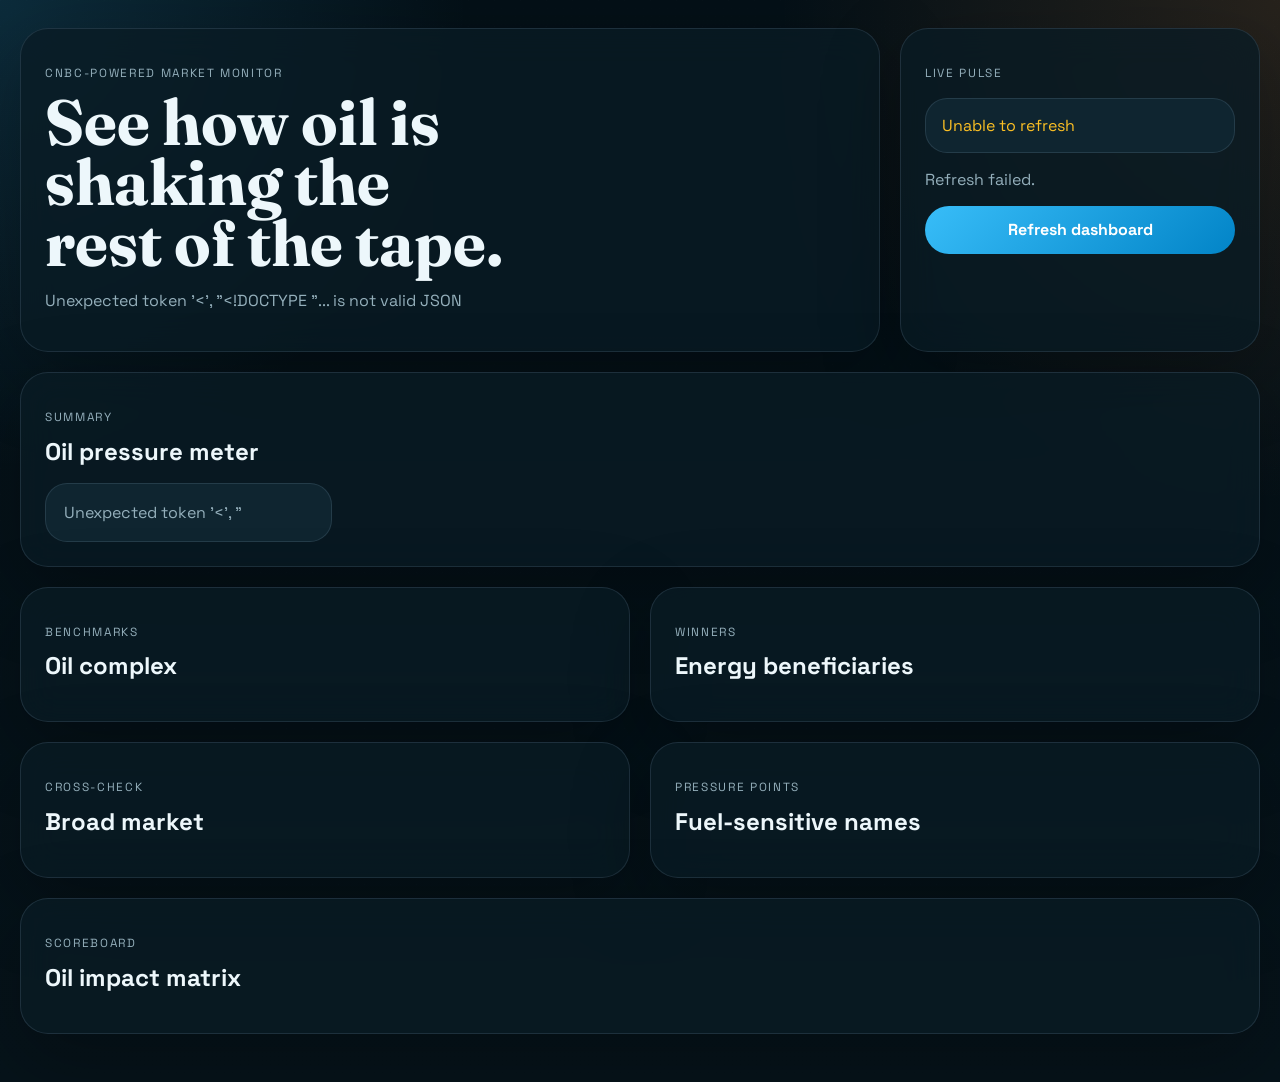
==== index.html @ ed4f1d66 "Add files via upload" ====
<!DOCTYPE html>
<html lang="en">
  <head>
    <meta charset="UTF-8" />
    <meta name="viewport" content="width=device-width, initial-scale=1.0" />
    <title>Oil Shock Dashboard</title>
    <link rel="preconnect" href="https://fonts.googleapis.com" />
    <link rel="preconnect" href="https://fonts.gstatic.com" crossorigin />
    <link
      href="https://fonts.googleapis.com/css2?family=Space+Grotesk:wght@400;500;700&family=Fraunces:opsz,wght@9..144,600;9..144,700&display=swap"
      rel="stylesheet"
    />
    <link rel="stylesheet" href="/styles.css" />
  </head>
  <body>
    <div class="backdrop"></div>
    <div class="shell">
      <header class="hero">
        <div class="hero-copy">
          <p class="eyebrow">CNBC-powered market monitor</p>
          <h1>See how oil is shaking the rest of the tape.</h1>
          <p id="headline" class="headline-copy">
            Pulling delayed CNBC market data for crude, energy names, broader equities, and
            fuel-sensitive stocks.
          </p>
        </div>

        <div class="hero-card">
          <p class="eyebrow">Live pulse</p>
          <div id="oilPulse" class="oil-pulse">Loading...</div>
          <p id="statusText" class="status-text">Waiting for first refresh...</p>
          <button id="refreshButton" type="button">Refresh dashboard</button>
        </div>
      </header>

      <main class="grid">
        <section class="panel panel-wide">
          <div class="section-header">
            <div>
              <p class="eyebrow">Summary</p>
              <h2>Oil pressure meter</h2>
            </div>
          </div>
          <div id="summaryBands" class="band-grid"></div>
        </section>

        <section class="panel">
          <div class="section-header">
            <div>
              <p class="eyebrow">Benchmarks</p>
              <h2>Oil complex</h2>
            </div>
          </div>
          <div id="oilGroup" class="card-list"></div>
        </section>

        <section class="panel">
          <div class="section-header">
            <div>
              <p class="eyebrow">Winners</p>
              <h2>Energy beneficiaries</h2>
            </div>
          </div>
          <div id="beneficiaryGroup" class="card-list"></div>
        </section>

        <section class="panel">
          <div class="section-header">
            <div>
              <p class="eyebrow">Cross-check</p>
              <h2>Broad market</h2>
            </div>
          </div>
          <div id="broadMarketGroup" class="card-list"></div>
        </section>

        <section class="panel">
          <div class="section-header">
            <div>
              <p class="eyebrow">Pressure points</p>
              <h2>Fuel-sensitive names</h2>
            </div>
          </div>
          <div id="consumerGroup" class="card-list"></div>
        </section>

        <section class="panel panel-wide">
          <div class="section-header">
            <div>
              <p class="eyebrow">Scoreboard</p>
              <h2>Oil impact matrix</h2>
            </div>
          </div>
          <div id="scoreboard" class="matrix"></div>
        </section>
      </main>
    </div>
    <script src="/app.js" defer></script>
  </body>
</html>
---- styles.css ----
:root {
  --bg: #06131a;
  --panel: rgba(10, 28, 36, 0.78);
  --panel-strong: #0f2530;
  --line: rgba(191, 219, 254, 0.12);
  --text: #edf7fb;
  --muted: #94afbb;
  --positive: #22c55e;
  --positive-soft: rgba(34, 197, 94, 0.14);
  --negative: #fb7185;
  --negative-soft: rgba(251, 113, 133, 0.14);
  --neutral: #fbbf24;
  --neutral-soft: rgba(251, 191, 36, 0.14);
}

* {
  box-sizing: border-box;
}

html,
body {
  margin: 0;
  min-height: 100%;
}

body {
  background:
    radial-gradient(circle at 0% 0%, rgba(56, 189, 248, 0.16), transparent 28%),
    radial-gradient(circle at 100% 0%, rgba(251, 146, 60, 0.14), transparent 30%),
    linear-gradient(180deg, #041017 0%, #06131a 100%);
  color: var(--text);
  font-family: "Space Grotesk", sans-serif;
}

button {
  font: inherit;
}

.backdrop {
  position: fixed;
  inset: 0;
  background:
    linear-gradient(rgba(255, 255, 255, 0.02) 1px, transparent 1px),
    linear-gradient(90deg, rgba(255, 255, 255, 0.02) 1px, transparent 1px);
  background-size: 26px 26px;
  pointer-events: none;
  opacity: 0.35;
}

.shell {
  position: relative;
  width: min(1240px, calc(100vw - 32px));
  margin: 0 auto;
  padding: 28px 0 48px;
}

.hero {
  display: grid;
  grid-template-columns: 1.6fr 360px;
  gap: 20px;
  margin-bottom: 20px;
}

.hero-copy,
.hero-card,
.panel {
  background: var(--panel);
  border: 1px solid var(--line);
  border-radius: 28px;
  backdrop-filter: blur(18px);
  box-shadow: 0 24px 80px rgba(0, 0, 0, 0.28);
}

.hero-copy,
.panel,
.hero-card {
  padding: 24px;
}

.eyebrow,
.symbol,
.band-label {
  font-size: 0.74rem;
  letter-spacing: 0.14em;
  text-transform: uppercase;
  color: var(--muted);
}

.hero h1,
.section-header h2,
.quote-card h3 {
  margin: 0;
}

.hero h1 {
  font-family: "Fraunces", serif;
  font-size: clamp(2.8rem, 5vw, 5.2rem);
  line-height: 0.95;
  max-width: 11ch;
}

.headline-copy,
.status-text,
.thesis,
.matrix-row p,
.band-helper {
  color: var(--muted);
}

.hero-card button {
  width: 100%;
  min-height: 48px;
  border: none;
  border-radius: 999px;
  background: linear-gradient(135deg, #38bdf8 0%, #0284c7 100%);
  color: white;
  font-weight: 700;
  cursor: pointer;
}

.oil-pulse {
  display: grid;
  gap: 8px;
  margin: 18px 0 10px;
  padding: 16px;
  border-radius: 22px;
  background: var(--panel-strong);
  border: 1px solid var(--line);
}

.oil-pulse strong {
  font-size: 2.2rem;
}

.positive {
  color: var(--positive);
}

.negative {
  color: var(--negative);
}

.neutral {
  color: var(--neutral);
}

.grid {
  display: grid;
  grid-template-columns: repeat(2, minmax(0, 1fr));
  gap: 20px;
}

.panel-wide {
  grid-column: span 2;
}

.section-header {
  margin-bottom: 16px;
}

.band-grid {
  display: grid;
  grid-template-columns: repeat(4, minmax(0, 1fr));
  gap: 14px;
}

.band,
.quote-card,
.matrix-row,
.matrix-head,
.empty-state {
  border-radius: 22px;
  border: 1px solid var(--line);
  background: var(--panel-strong);
}

.band {
  padding: 18px;
}

.band.positive {
  background: linear-gradient(180deg, var(--positive-soft), rgba(15, 37, 48, 0.95));
}

.band.negative {
  background: linear-gradient(180deg, var(--negative-soft), rgba(15, 37, 48, 0.95));
}

.band.neutral {
  background: linear-gradient(180deg, var(--neutral-soft), rgba(15, 37, 48, 0.95));
}

.band h3,
.last-price {
  font-size: 1.8rem;
  margin: 6px 0;
}

.card-list {
  display: grid;
  gap: 14px;
}

.quote-card {
  padding: 18px;
}

.quote-topline {
  display: flex;
  justify-content: space-between;
  gap: 12px;
}

.pill,
.relationship {
  display: inline-flex;
  align-items: center;
  justify-content: center;
  padding: 8px 12px;
  border-radius: 999px;
  font-size: 0.74rem;
  text-transform: uppercase;
  letter-spacing: 0.12em;
}

.pill.positive,
.relationship.tracking {
  background: var(--positive-soft);
  color: var(--positive);
}

.pill.negative,
.relationship.diverging {
  background: var(--negative-soft);
  color: var(--negative);
}

.pill.neutral,
.relationship.neutral {
  background: var(--neutral-soft);
  color: var(--neutral);
}

.matrix {
  display: grid;
  gap: 10px;
}

.matrix-head,
.matrix-row {
  display: grid;
  grid-template-columns: 1.8fr 0.8fr 0.8fr 1fr;
  gap: 12px;
  align-items: center;
  padding: 16px 18px;
}

.matrix-head {
  color: var(--muted);
  text-transform: uppercase;
  letter-spacing: 0.12em;
  font-size: 0.74rem;
}

.matrix-row strong {
  display: block;
}

.empty-state {
  padding: 18px;
  color: var(--muted);
}

@media (max-width: 960px) {
  .hero,
  .grid,
  .band-grid {
    grid-template-columns: 1fr;
  }

  .panel-wide {
    grid-column: auto;
  }

  .hero h1 {
    max-width: none;
  }

  .matrix-head,
  .matrix-row {
    grid-template-columns: 1fr;
  }
}
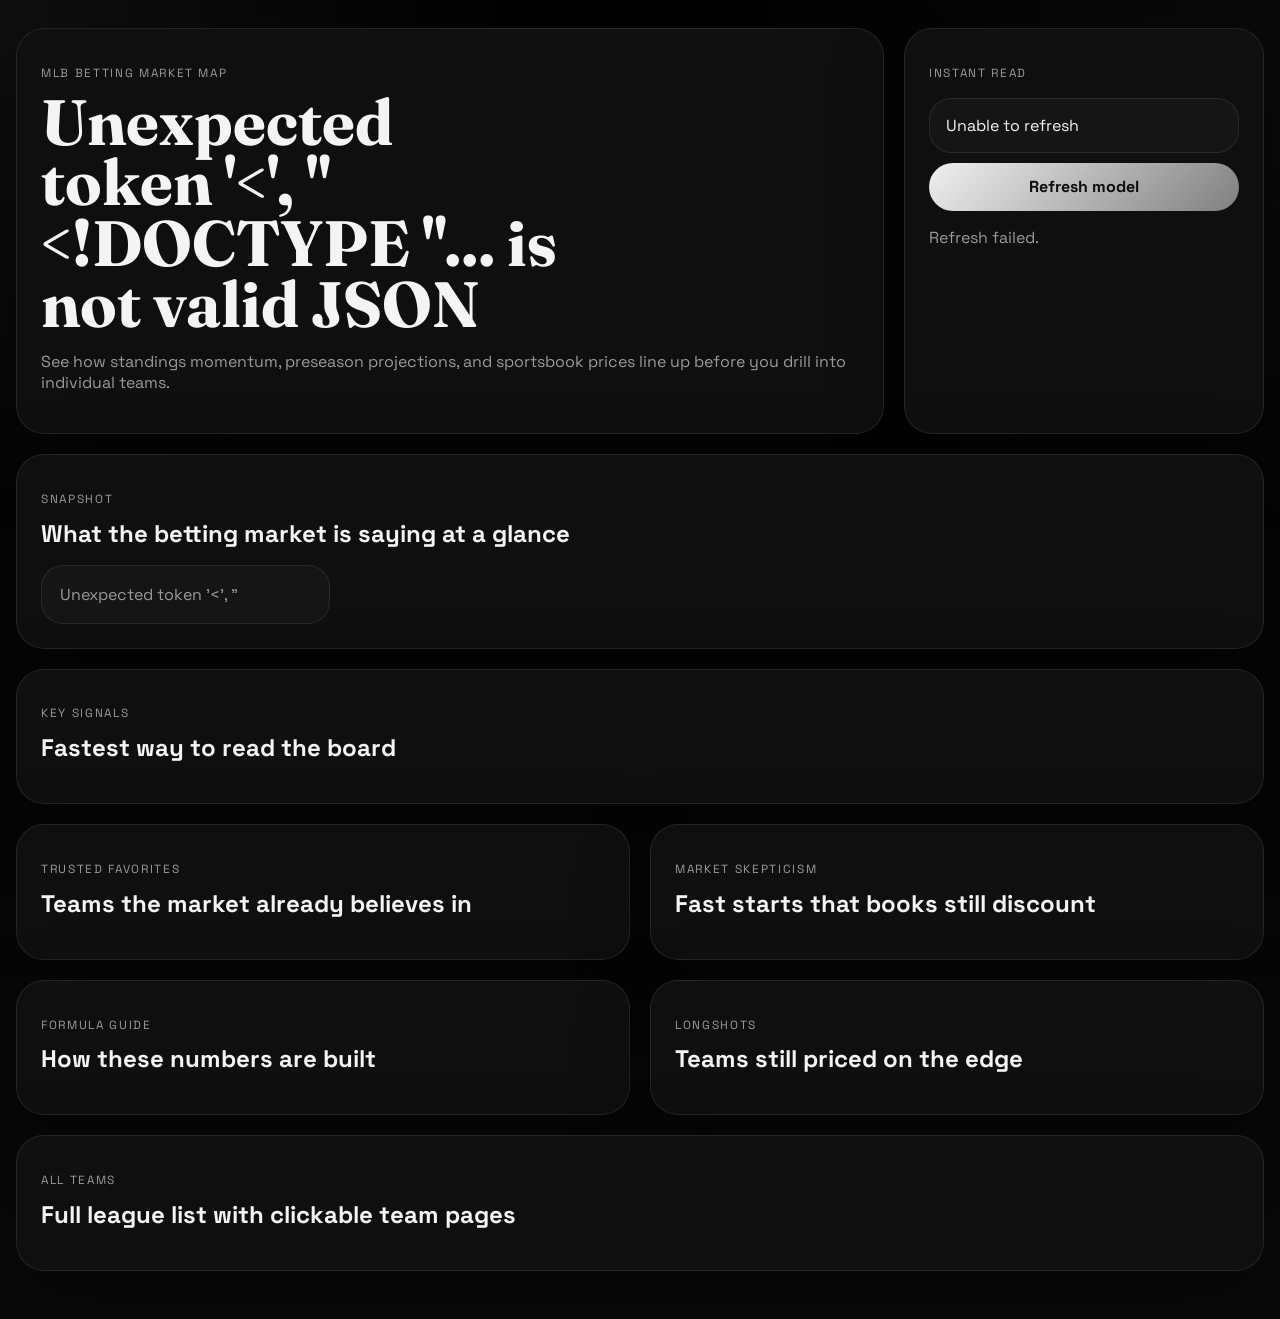
==== commit baabd8d2: "Add files via upload" ====
--- a/index.html
+++ b/index.html
@@ -1,100 +1,100 @@
-<!DOCTYPE html>
+<!doctype html>
 <html lang="en">
   <head>
     <meta charset="UTF-8" />
     <meta name="viewport" content="width=device-width, initial-scale=1.0" />
-    <title>Oil Shock Dashboard</title>
+    <title>MLB Betting Market Map</title>
     <link rel="preconnect" href="https://fonts.googleapis.com" />
     <link rel="preconnect" href="https://fonts.gstatic.com" crossorigin />
     <link
-      href="https://fonts.googleapis.com/css2?family=Space+Grotesk:wght@400;500;700&family=Fraunces:opsz,wght@9..144,600;9..144,700&display=swap"
+      href="https://fonts.googleapis.com/css2?family=Fraunces:opsz,wght@9..144,600;9..144,700&family=Space+Grotesk:wght@400;500;700&display=swap"
       rel="stylesheet"
     />
     <link rel="stylesheet" href="/styles.css" />
   </head>
   <body>
     <div class="backdrop"></div>
-    <div class="shell">
-      <header class="hero">
-        <div class="hero-copy">
-          <p class="eyebrow">CNBC-powered market monitor</p>
-          <h1>See how oil is shaking the rest of the tape.</h1>
-          <p id="headline" class="headline-copy">
-            Pulling delayed CNBC market data for crude, energy names, broader equities, and
-            fuel-sensitive stocks.
+    <main class="shell">
+      <section class="hero">
+        <article class="hero-copy">
+          <p class="eyebrow">MLB Betting Market Map</p>
+          <h1 id="headline">Loading one-glance baseball market view...</h1>
+          <p class="headline-copy">
+            See how standings momentum, preseason projections, and sportsbook prices line up before
+            you drill into individual teams.
           </p>
-        </div>
+        </article>
 
-        <div class="hero-card">
-          <p class="eyebrow">Live pulse</p>
-          <div id="oilPulse" class="oil-pulse">Loading...</div>
-          <p id="statusText" class="status-text">Waiting for first refresh...</p>
-          <button id="refreshButton" type="button">Refresh dashboard</button>
-        </div>
-      </header>
+        <aside class="hero-card">
+          <p class="eyebrow">Instant Read</p>
+          <div id="marketPulse" class="market-pulse">
+            <span>League-wide playoff pricing</span>
+            <strong>--</strong>
+          </div>
+          <button id="refreshButton" type="button">Refresh model</button>
+          <p id="statusText" class="status-text">Waiting for model data...</p>
+        </aside>
+      </section>
 
-      <main class="grid">
-        <section class="panel panel-wide">
+      <section class="grid">
+        <article class="panel panel-wide">
           <div class="section-header">
-            <div>
-              <p class="eyebrow">Summary</p>
-              <h2>Oil pressure meter</h2>
-            </div>
+            <p class="eyebrow">Snapshot</p>
+            <h2>What the betting market is saying at a glance</h2>
           </div>
-          <div id="summaryBands" class="band-grid"></div>
-        </section>
+          <div id="snapshotGrid" class="snapshot-grid"></div>
+        </article>
 
-        <section class="panel">
+        <article class="panel panel-wide">
           <div class="section-header">
-            <div>
-              <p class="eyebrow">Benchmarks</p>
-              <h2>Oil complex</h2>
-            </div>
+            <p class="eyebrow">Key Signals</p>
+            <h2>Fastest way to read the board</h2>
           </div>
-          <div id="oilGroup" class="card-list"></div>
-        </section>
+          <div id="insightsGrid" class="insights-grid"></div>
+        </article>
 
-        <section class="panel">
+        <article class="panel">
           <div class="section-header">
-            <div>
-              <p class="eyebrow">Winners</p>
-              <h2>Energy beneficiaries</h2>
-            </div>
+            <p class="eyebrow">Trusted Favorites</p>
+            <h2>Teams the market already believes in</h2>
           </div>
-          <div id="beneficiaryGroup" class="card-list"></div>
-        </section>
+          <div id="contendersGroup" class="card-list"></div>
+        </article>
 
-        <section class="panel">
+        <article class="panel">
           <div class="section-header">
-            <div>
-              <p class="eyebrow">Cross-check</p>
-              <h2>Broad market</h2>
-            </div>
+            <p class="eyebrow">Market Skepticism</p>
+            <h2>Fast starts that books still discount</h2>
           </div>
-          <div id="broadMarketGroup" class="card-list"></div>
-        </section>
+          <div id="skepticalGroup" class="card-list"></div>
+        </article>
 
-        <section class="panel">
+        <article class="panel">
           <div class="section-header">
-            <div>
-              <p class="eyebrow">Pressure points</p>
-              <h2>Fuel-sensitive names</h2>
-            </div>
+            <p class="eyebrow">Formula Guide</p>
+            <h2>How these numbers are built</h2>
           </div>
-          <div id="consumerGroup" class="card-list"></div>
-        </section>
+          <ul id="formulaList" class="formula-list"></ul>
+        </article>
 
-        <section class="panel panel-wide">
+        <article class="panel">
           <div class="section-header">
-            <div>
-              <p class="eyebrow">Scoreboard</p>
-              <h2>Oil impact matrix</h2>
-            </div>
+            <p class="eyebrow">Longshots</p>
+            <h2>Teams still priced on the edge</h2>
+          </div>
+          <div id="longshotGroup" class="card-list"></div>
+        </article>
+
+        <article class="panel panel-wide">
+          <div class="section-header">
+            <p class="eyebrow">All Teams</p>
+            <h2>Full league list with clickable team pages</h2>
           </div>
           <div id="scoreboard" class="matrix"></div>
-        </section>
-      </main>
-    </div>
-    <script src="/app.js" defer></script>
+        </article>
+      </section>
+    </main>
+
+    <script src="/app.js"></script>
   </body>
 </html>
--- a/styles.css
+++ b/styles.css
@@ -1,16 +1,20 @@
 :root {
-  --bg: #06131a;
-  --panel: rgba(10, 28, 36, 0.78);
-  --panel-strong: #0f2530;
-  --line: rgba(191, 219, 254, 0.12);
-  --text: #edf7fb;
-  --muted: #94afbb;
-  --positive: #22c55e;
-  --positive-soft: rgba(34, 197, 94, 0.14);
-  --negative: #fb7185;
-  --negative-soft: rgba(251, 113, 133, 0.14);
-  --neutral: #fbbf24;
-  --neutral-soft: rgba(251, 191, 36, 0.14);
+  --bg: #050505;
+  --panel: rgba(16, 16, 16, 0.95);
+  --panel-strong: #151515;
+  --line: rgba(255, 255, 255, 0.09);
+  --text: #f4f4f4;
+  --muted: #9a9a9a;
+  --positive: #ededed;
+  --positive-soft: rgba(237, 237, 237, 0.08);
+  --negative: #6f6f6f;
+  --negative-soft: rgba(111, 111, 111, 0.18);
+  --neutral: #b8b8b8;
+  --neutral-soft: rgba(184, 184, 184, 0.12);
+  --actual: #ffffff;
+  --projected: #c9c9c9;
+  --market: #8d8d8d;
+  --next-game: #666666;
 }
 
 * {
@@ -25,15 +29,25 @@
 
 body {
   background:
-    radial-gradient(circle at 0% 0%, rgba(56, 189, 248, 0.16), transparent 28%),
-    radial-gradient(circle at 100% 0%, rgba(251, 146, 60, 0.14), transparent 30%),
-    linear-gradient(180deg, #041017 0%, #06131a 100%);
+    radial-gradient(circle at 0% 0%, rgba(255, 255, 255, 0.05), transparent 28%),
+    radial-gradient(circle at 100% 0%, rgba(255, 255, 255, 0.03), transparent 30%),
+    linear-gradient(180deg, #020202 0%, #090909 100%);
   color: var(--text);
   font-family: "Space Grotesk", sans-serif;
 }
 
-button {
+button,
+a {
   font: inherit;
+}
+
+a {
+  color: inherit;
+  text-decoration: none;
+}
+
+a:hover {
+  color: white;
 }
 
 .backdrop {
@@ -44,19 +58,19 @@
     linear-gradient(90deg, rgba(255, 255, 255, 0.02) 1px, transparent 1px);
   background-size: 26px 26px;
   pointer-events: none;
-  opacity: 0.35;
+  opacity: 0.2;
 }
 
 .shell {
   position: relative;
-  width: min(1240px, calc(100vw - 32px));
+  width: min(1320px, calc(100vw - 32px));
   margin: 0 auto;
   padding: 28px 0 48px;
 }
 
 .hero {
   display: grid;
-  grid-template-columns: 1.6fr 360px;
+  grid-template-columns: 1.7fr 360px;
   gap: 20px;
   margin-bottom: 20px;
 }
@@ -88,7 +102,9 @@
 
 .hero h1,
 .section-header h2,
-.quote-card h3 {
+.team-card h3,
+.insight-card h3,
+.snapshot-card h3 {
   margin: 0;
 }
 
@@ -96,14 +112,15 @@
   font-family: "Fraunces", serif;
   font-size: clamp(2.8rem, 5vw, 5.2rem);
   line-height: 0.95;
-  max-width: 11ch;
+  max-width: 12ch;
 }
 
 .headline-copy,
 .status-text,
 .thesis,
 .matrix-row p,
-.band-helper {
+.band-helper,
+.formula-list {
   color: var(--muted);
 }
 
@@ -112,13 +129,13 @@
   min-height: 48px;
   border: none;
   border-radius: 999px;
-  background: linear-gradient(135deg, #38bdf8 0%, #0284c7 100%);
-  color: white;
+  background: linear-gradient(135deg, #f0f0f0 0%, #7f7f7f 100%);
+  color: #0d0d0d;
   font-weight: 700;
   cursor: pointer;
 }
 
-.oil-pulse {
+.market-pulse {
   display: grid;
   gap: 8px;
   margin: 18px 0 10px;
@@ -128,7 +145,7 @@
   border: 1px solid var(--line);
 }
 
-.oil-pulse strong {
+.market-pulse strong {
   font-size: 2.2rem;
 }
 
@@ -158,14 +175,16 @@
   margin-bottom: 16px;
 }
 
-.band-grid {
+.snapshot-grid,
+.insights-grid {
   display: grid;
   grid-template-columns: repeat(4, minmax(0, 1fr));
   gap: 14px;
 }
 
-.band,
-.quote-card,
+.snapshot-card,
+.insight-card,
+.team-card,
 .matrix-row,
 .matrix-head,
 .empty-state {
@@ -174,24 +193,14 @@
   background: var(--panel-strong);
 }
 
-.band {
+.snapshot-card,
+.insight-card,
+.team-card {
   padding: 18px;
 }
 
-.band.positive {
-  background: linear-gradient(180deg, var(--positive-soft), rgba(15, 37, 48, 0.95));
-}
-
-.band.negative {
-  background: linear-gradient(180deg, var(--negative-soft), rgba(15, 37, 48, 0.95));
-}
-
-.band.neutral {
-  background: linear-gradient(180deg, var(--neutral-soft), rgba(15, 37, 48, 0.95));
-}
-
-.band h3,
-.last-price {
+.snapshot-card h3,
+.insight-card strong {
   font-size: 1.8rem;
   margin: 6px 0;
 }
@@ -201,11 +210,15 @@
   gap: 14px;
 }
 
-.quote-card {
-  padding: 18px;
-}
-
-.quote-topline {
+.team-card.positive {
+  background: linear-gradient(180deg, var(--positive-soft), rgba(21, 21, 21, 0.98));
+}
+
+.team-card.negative {
+  background: linear-gradient(180deg, var(--negative-soft), rgba(21, 21, 21, 0.98));
+}
+
+.team-card-top {
   display: flex;
   justify-content: space-between;
   gap: 12px;
@@ -241,6 +254,68 @@
   color: var(--neutral);
 }
 
+.probability-stack {
+  display: grid;
+  gap: 10px;
+  margin: 14px 0;
+}
+
+.probability-block {
+  display: grid;
+  gap: 6px;
+}
+
+.probability-label {
+  display: flex;
+  justify-content: space-between;
+  gap: 12px;
+  font-size: 0.8rem;
+  color: var(--muted);
+}
+
+.probability-track {
+  position: relative;
+  height: 9px;
+  border-radius: 999px;
+  background: #0b0b0b;
+  border: 1px solid rgba(255, 255, 255, 0.06);
+  overflow: hidden;
+}
+
+.probability-fill {
+  display: block;
+  height: 100%;
+  border-radius: inherit;
+}
+
+.probability-fill.actual {
+  background: linear-gradient(90deg, #ffffff 0%, var(--actual) 100%);
+}
+
+.probability-fill.projected {
+  background: linear-gradient(90deg, #d4d4d4 0%, var(--projected) 100%);
+}
+
+.probability-fill.market {
+  background: linear-gradient(90deg, #9a9a9a 0%, var(--market) 100%);
+}
+
+.probability-fill.next-game {
+  background: linear-gradient(90deg, #707070 0%, var(--next-game) 100%);
+}
+
+.last-price {
+  margin: 0 0 10px;
+  font-size: 1rem;
+}
+
+.formula-list {
+  margin: 0;
+  padding-left: 18px;
+  display: grid;
+  gap: 10px;
+}
+
 .matrix {
   display: grid;
   gap: 10px;
@@ -249,7 +324,7 @@
 .matrix-head,
 .matrix-row {
   display: grid;
-  grid-template-columns: 1.8fr 0.8fr 0.8fr 1fr;
+  grid-template-columns: 1.7fr 0.95fr 0.95fr 0.95fr 0.95fr 1fr;
   gap: 12px;
   align-items: center;
   padding: 16px 18px;
@@ -262,19 +337,31 @@
   font-size: 0.74rem;
 }
 
-.matrix-row strong {
+.team-cell strong {
   display: block;
+}
+
+.matrix-row .probability-block {
+  min-width: 120px;
 }
 
 .empty-state {
   padding: 18px;
   color: var(--muted);
+}
+
+@media (max-width: 1100px) {
+  .snapshot-grid,
+  .insights-grid {
+    grid-template-columns: repeat(2, minmax(0, 1fr));
+  }
 }
 
 @media (max-width: 960px) {
   .hero,
   .grid,
-  .band-grid {
+  .snapshot-grid,
+  .insights-grid {
     grid-template-columns: 1fr;
   }
 
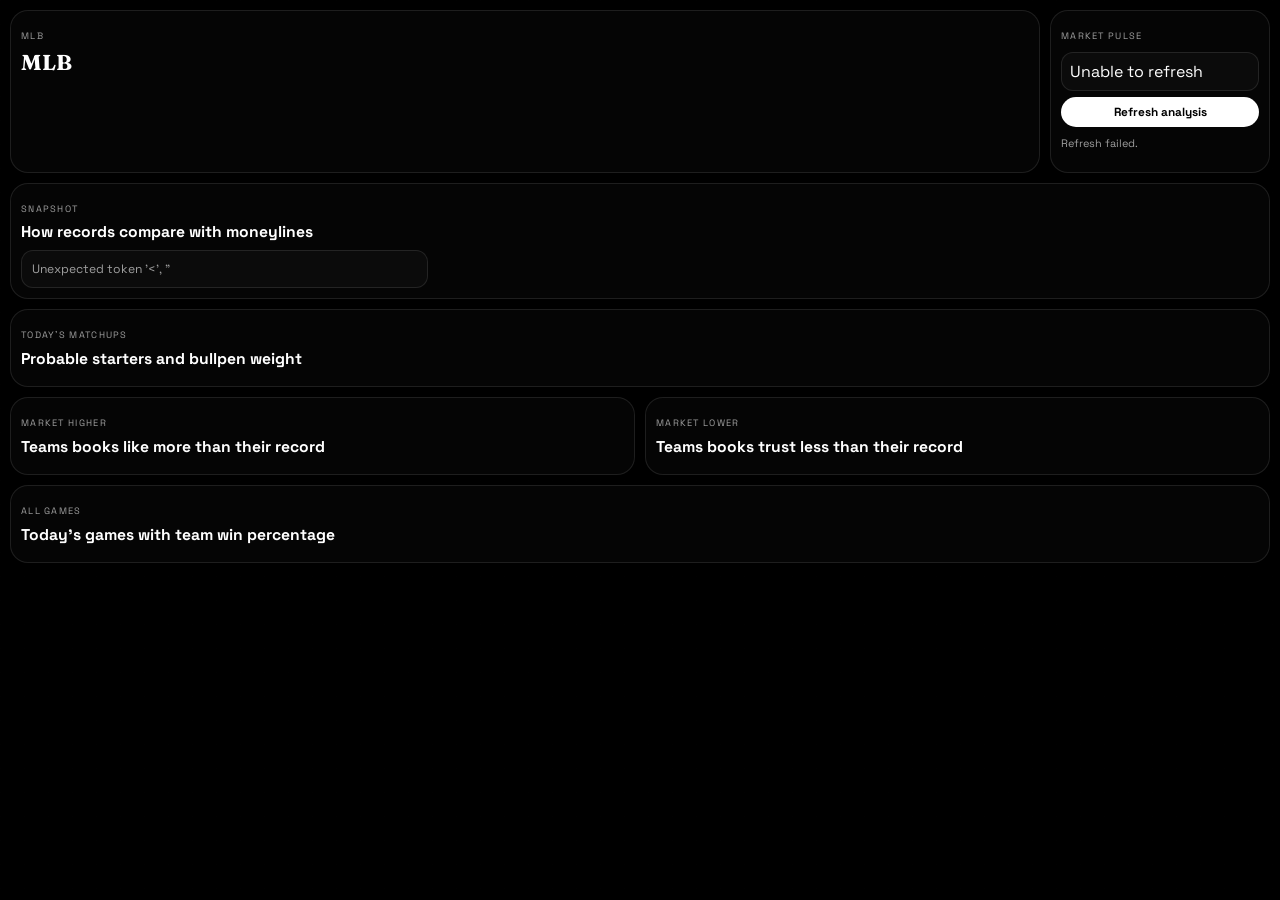
==== commit 1cefcc26: "Add files via upload" ====
--- a/index.html
+++ b/index.html
@@ -3,7 +3,7 @@
   <head>
     <meta charset="UTF-8" />
     <meta name="viewport" content="width=device-width, initial-scale=1.0" />
-    <title>MLB Betting Market Map</title>
+    <title>MLB Win% vs Betting Apps</title>
     <link rel="preconnect" href="https://fonts.googleapis.com" />
     <link rel="preconnect" href="https://fonts.gstatic.com" crossorigin />
     <link
@@ -17,22 +17,18 @@
     <main class="shell">
       <section class="hero">
         <article class="hero-copy">
-          <p class="eyebrow">MLB Betting Market Map</p>
-          <h1 id="headline">Loading one-glance baseball market view...</h1>
-          <p class="headline-copy">
-            See how standings momentum, preseason projections, and sportsbook prices line up before
-            you drill into individual teams.
-          </p>
+          <p class="eyebrow">MLB</p>
+          <h1 id="headline">MLB</h1>
         </article>
 
         <aside class="hero-card">
-          <p class="eyebrow">Instant Read</p>
+          <p class="eyebrow">Market pulse</p>
           <div id="marketPulse" class="market-pulse">
-            <span>League-wide playoff pricing</span>
+            <span>Average pricing gap</span>
             <strong>--</strong>
           </div>
-          <button id="refreshButton" type="button">Refresh model</button>
-          <p id="statusText" class="status-text">Waiting for model data...</p>
+          <button id="refreshButton" type="button">Refresh analysis</button>
+          <p id="statusText" class="status-text">Waiting for live market data...</p>
         </aside>
       </section>
 
@@ -40,55 +36,39 @@
         <article class="panel panel-wide">
           <div class="section-header">
             <p class="eyebrow">Snapshot</p>
-            <h2>What the betting market is saying at a glance</h2>
+            <h2>How records compare with moneylines</h2>
           </div>
           <div id="snapshotGrid" class="snapshot-grid"></div>
         </article>
 
         <article class="panel panel-wide">
           <div class="section-header">
-            <p class="eyebrow">Key Signals</p>
-            <h2>Fastest way to read the board</h2>
+            <p class="eyebrow">Today's Matchups</p>
+            <h2>Probable starters and bullpen weight</h2>
           </div>
-          <div id="insightsGrid" class="insights-grid"></div>
+          <div id="matchupsGrid" class="matchups-grid"></div>
         </article>
 
         <article class="panel">
           <div class="section-header">
-            <p class="eyebrow">Trusted Favorites</p>
-            <h2>Teams the market already believes in</h2>
+            <p class="eyebrow">Market Higher</p>
+            <h2>Teams books like more than their record</h2>
           </div>
-          <div id="contendersGroup" class="card-list"></div>
+          <div id="marketHigherGroup" class="card-list"></div>
         </article>
 
         <article class="panel">
           <div class="section-header">
-            <p class="eyebrow">Market Skepticism</p>
-            <h2>Fast starts that books still discount</h2>
+            <p class="eyebrow">Market Lower</p>
+            <h2>Teams books trust less than their record</h2>
           </div>
-          <div id="skepticalGroup" class="card-list"></div>
-        </article>
-
-        <article class="panel">
-          <div class="section-header">
-            <p class="eyebrow">Formula Guide</p>
-            <h2>How these numbers are built</h2>
-          </div>
-          <ul id="formulaList" class="formula-list"></ul>
-        </article>
-
-        <article class="panel">
-          <div class="section-header">
-            <p class="eyebrow">Longshots</p>
-            <h2>Teams still priced on the edge</h2>
-          </div>
-          <div id="longshotGroup" class="card-list"></div>
+          <div id="marketLowerGroup" class="card-list"></div>
         </article>
 
         <article class="panel panel-wide">
           <div class="section-header">
-            <p class="eyebrow">All Teams</p>
-            <h2>Full league list with clickable team pages</h2>
+            <p class="eyebrow">All Games</p>
+            <h2>Today's games with team win percentage</h2>
           </div>
           <div id="scoreboard" class="matrix"></div>
         </article>
--- a/styles.css
+++ b/styles.css
@@ -1,20 +1,19 @@
 :root {
-  --bg: #050505;
-  --panel: rgba(16, 16, 16, 0.95);
-  --panel-strong: #151515;
-  --line: rgba(255, 255, 255, 0.09);
-  --text: #f4f4f4;
-  --muted: #9a9a9a;
-  --positive: #ededed;
-  --positive-soft: rgba(237, 237, 237, 0.08);
-  --negative: #6f6f6f;
-  --negative-soft: rgba(111, 111, 111, 0.18);
-  --neutral: #b8b8b8;
-  --neutral-soft: rgba(184, 184, 184, 0.12);
+  --bg: #000000;
+  --panel: #050505;
+  --panel-strong: #0b0b0b;
+  --line: rgba(255, 255, 255, 0.1);
+  --text: #ffffff;
+  --muted: #9f9f9f;
+  --positive: #ffffff;
+  --positive-soft: rgba(255, 255, 255, 0.08);
+  --negative: #b8b8b8;
+  --negative-soft: rgba(255, 255, 255, 0.04);
+  --neutral: #d8d8d8;
+  --neutral-soft: rgba(255, 255, 255, 0.06);
   --actual: #ffffff;
-  --projected: #c9c9c9;
-  --market: #8d8d8d;
-  --next-game: #666666;
+  --market: #cfcfcf;
+  --gap: #8f8f8f;
 }
 
 * {
@@ -28,51 +27,38 @@
 }
 
 body {
-  background:
-    radial-gradient(circle at 0% 0%, rgba(255, 255, 255, 0.05), transparent 28%),
-    radial-gradient(circle at 100% 0%, rgba(255, 255, 255, 0.03), transparent 30%),
-    linear-gradient(180deg, #020202 0%, #090909 100%);
+  background: var(--bg);
   color: var(--text);
   font-family: "Space Grotesk", sans-serif;
 }
 
-button,
-a {
+button {
   font: inherit;
-}
-
-a {
-  color: inherit;
-  text-decoration: none;
-}
-
-a:hover {
-  color: white;
 }
 
 .backdrop {
   position: fixed;
   inset: 0;
   background:
-    linear-gradient(rgba(255, 255, 255, 0.02) 1px, transparent 1px),
-    linear-gradient(90deg, rgba(255, 255, 255, 0.02) 1px, transparent 1px);
-  background-size: 26px 26px;
+    linear-gradient(rgba(255, 255, 255, 0.015) 1px, transparent 1px),
+    linear-gradient(90deg, rgba(255, 255, 255, 0.015) 1px, transparent 1px);
+  background-size: 24px 24px;
   pointer-events: none;
-  opacity: 0.2;
+  opacity: 0.14;
 }
 
 .shell {
   position: relative;
-  width: min(1320px, calc(100vw - 32px));
+  width: min(1380px, calc(100vw - 20px));
   margin: 0 auto;
-  padding: 28px 0 48px;
+  padding: 10px 0 16px;
 }
 
 .hero {
   display: grid;
-  grid-template-columns: 1.7fr 360px;
-  gap: 20px;
-  margin-bottom: 20px;
+  grid-template-columns: 1.95fr 220px;
+  gap: 10px;
+  margin-bottom: 10px;
 }
 
 .hero-copy,
@@ -80,21 +66,20 @@
 .panel {
   background: var(--panel);
   border: 1px solid var(--line);
-  border-radius: 28px;
-  backdrop-filter: blur(18px);
-  box-shadow: 0 24px 80px rgba(0, 0, 0, 0.28);
+  border-radius: 18px;
+  box-shadow: none;
 }
 
 .hero-copy,
 .panel,
 .hero-card {
-  padding: 24px;
+  padding: 10px;
 }
 
 .eyebrow,
 .symbol,
 .band-label {
-  font-size: 0.74rem;
+  font-size: 0.58rem;
   letter-spacing: 0.14em;
   text-transform: uppercase;
   color: var(--muted);
@@ -103,50 +88,57 @@
 .hero h1,
 .section-header h2,
 .team-card h3,
-.insight-card h3,
 .snapshot-card h3 {
   margin: 0;
 }
 
 .hero h1 {
   font-family: "Fraunces", serif;
-  font-size: clamp(2.8rem, 5vw, 5.2rem);
-  line-height: 0.95;
-  max-width: 12ch;
+  font-size: clamp(1.35rem, 1.6vw, 1.9rem);
+  line-height: 0.98;
+  max-width: none;
 }
 
 .headline-copy,
 .status-text,
 .thesis,
 .matrix-row p,
-.band-helper,
-.formula-list {
-  color: var(--muted);
+.band-helper {
+  color: var(--muted);
+  font-size: 0.76rem;
+  line-height: 1.32;
 }
 
 .hero-card button {
   width: 100%;
-  min-height: 48px;
-  border: none;
+  min-height: 30px;
+  border: 1px solid var(--line);
   border-radius: 999px;
-  background: linear-gradient(135deg, #f0f0f0 0%, #7f7f7f 100%);
-  color: #0d0d0d;
+  background: #ffffff;
+  color: #000000;
   font-weight: 700;
+  font-size: 0.74rem;
   cursor: pointer;
 }
 
 .market-pulse {
   display: grid;
-  gap: 8px;
-  margin: 18px 0 10px;
-  padding: 16px;
-  border-radius: 22px;
+  gap: 2px;
+  margin: 6px 0 6px;
+  padding: 8px;
+  border-radius: 12px;
   background: var(--panel-strong);
   border: 1px solid var(--line);
 }
 
 .market-pulse strong {
-  font-size: 2.2rem;
+  font-size: 1rem;
+}
+
+.hero-card .status-text,
+.market-pulse span {
+  font-size: 0.68rem;
+  line-height: 1.25;
 }
 
 .positive {
@@ -164,7 +156,7 @@
 .grid {
   display: grid;
   grid-template-columns: repeat(2, minmax(0, 1fr));
-  gap: 20px;
+  gap: 10px;
 }
 
 .panel-wide {
@@ -172,56 +164,111 @@
 }
 
 .section-header {
-  margin-bottom: 16px;
-}
-
-.snapshot-grid,
-.insights-grid {
-  display: grid;
-  grid-template-columns: repeat(4, minmax(0, 1fr));
-  gap: 14px;
+  margin-bottom: 8px;
+}
+
+.section-header h2,
+.team-card h3 {
+  font-size: 0.98rem;
+  line-height: 1.12;
+}
+
+.snapshot-grid {
+  display: grid;
+  grid-template-columns: repeat(3, minmax(0, 1fr));
+  gap: 8px;
+}
+
+.matchups-grid {
+  display: grid;
+  grid-template-columns: repeat(2, minmax(0, 1fr));
+  gap: 8px;
 }
 
 .snapshot-card,
-.insight-card,
+.matchup-card,
 .team-card,
 .matrix-row,
 .matrix-head,
 .empty-state {
-  border-radius: 22px;
+  border-radius: 12px;
   border: 1px solid var(--line);
   background: var(--panel-strong);
 }
 
 .snapshot-card,
-.insight-card,
+.matchup-card,
 .team-card {
-  padding: 18px;
-}
-
-.snapshot-card h3,
-.insight-card strong {
-  font-size: 1.8rem;
-  margin: 6px 0;
+  padding: 10px;
+}
+
+.snapshot-card h3 {
+  font-size: 1rem;
+  margin: 2px 0;
 }
 
 .card-list {
   display: grid;
-  gap: 14px;
-}
-
-.team-card.positive {
-  background: linear-gradient(180deg, var(--positive-soft), rgba(21, 21, 21, 0.98));
-}
-
+  gap: 8px;
+}
+
+.matchup-top,
+.matchup-columns {
+  display: grid;
+  gap: 8px;
+}
+
+.matchup-top {
+  grid-template-columns: 1fr auto;
+  align-items: start;
+  margin-bottom: 8px;
+}
+
+.matchup-columns {
+  grid-template-columns: 1fr auto 1fr;
+  align-items: start;
+}
+
+.matchup-team {
+  display: grid;
+  gap: 3px;
+  font-size: 0.72rem;
+  color: var(--muted);
+}
+
+.matchup-team strong {
+  color: var(--text);
+  font-size: 0.84rem;
+}
+
+.win-pct {
+  color: var(--positive);
+  font-size: 0.66rem;
+}
+
+.matchup-team p {
+  margin: 0;
+  color: var(--text);
+  font-size: 0.76rem;
+}
+
+.matchup-meta {
+  display: grid;
+  gap: 6px;
+  align-content: start;
+  font-size: 0.66rem;
+  color: var(--muted);
+}
+
+.team-card.positive,
 .team-card.negative {
-  background: linear-gradient(180deg, var(--negative-soft), rgba(21, 21, 21, 0.98));
+  background: var(--panel-strong);
 }
 
 .team-card-top {
   display: flex;
   justify-content: space-between;
-  gap: 12px;
+  gap: 8px;
 }
 
 .pill,
@@ -229,55 +276,48 @@
   display: inline-flex;
   align-items: center;
   justify-content: center;
-  padding: 8px 12px;
+  padding: 5px 8px;
   border-radius: 999px;
-  font-size: 0.74rem;
+  font-size: 0.56rem;
   text-transform: uppercase;
-  letter-spacing: 0.12em;
+  letter-spacing: 0.1em;
+  border: 1px solid var(--line);
 }
 
 .pill.positive,
-.relationship.tracking {
-  background: var(--positive-soft);
-  color: var(--positive);
-}
-
+.relationship.positive,
 .pill.negative,
-.relationship.diverging {
-  background: var(--negative-soft);
-  color: var(--negative);
-}
-
+.relationship.negative,
 .pill.neutral,
 .relationship.neutral {
-  background: var(--neutral-soft);
-  color: var(--neutral);
+  background: transparent;
+  color: var(--text);
 }
 
 .probability-stack {
   display: grid;
-  gap: 10px;
-  margin: 14px 0;
+  gap: 6px;
+  margin: 8px 0;
 }
 
 .probability-block {
   display: grid;
-  gap: 6px;
+  gap: 3px;
 }
 
 .probability-label {
   display: flex;
   justify-content: space-between;
-  gap: 12px;
-  font-size: 0.8rem;
+  gap: 8px;
+  font-size: 0.62rem;
   color: var(--muted);
 }
 
 .probability-track {
   position: relative;
-  height: 9px;
+  height: 6px;
   border-radius: 999px;
-  background: #0b0b0b;
+  background: #111111;
   border: 1px solid rgba(255, 255, 255, 0.06);
   overflow: hidden;
 }
@@ -289,71 +329,69 @@
 }
 
 .probability-fill.actual {
-  background: linear-gradient(90deg, #ffffff 0%, var(--actual) 100%);
-}
-
-.probability-fill.projected {
-  background: linear-gradient(90deg, #d4d4d4 0%, var(--projected) 100%);
+  background: var(--actual);
 }
 
 .probability-fill.market {
-  background: linear-gradient(90deg, #9a9a9a 0%, var(--market) 100%);
-}
-
-.probability-fill.next-game {
-  background: linear-gradient(90deg, #707070 0%, var(--next-game) 100%);
+  background: var(--market);
+}
+
+.probability-fill.gap {
+  background: var(--gap);
 }
 
 .last-price {
-  margin: 0 0 10px;
-  font-size: 1rem;
-}
-
-.formula-list {
-  margin: 0;
-  padding-left: 18px;
-  display: grid;
-  gap: 10px;
+  margin: 0 0 6px;
+  font-size: 0.7rem;
 }
 
 .matrix {
   display: grid;
-  gap: 10px;
+  gap: 6px;
 }
 
 .matrix-head,
 .matrix-row {
   display: grid;
-  grid-template-columns: 1.7fr 0.95fr 0.95fr 0.95fr 0.95fr 1fr;
-  gap: 12px;
+  grid-template-columns: 1.65fr 0.95fr 0.95fr 0.72fr 0.7fr 0.95fr;
+  gap: 8px;
   align-items: center;
-  padding: 16px 18px;
+  padding: 8px 10px;
 }
 
 .matrix-head {
   color: var(--muted);
   text-transform: uppercase;
-  letter-spacing: 0.12em;
-  font-size: 0.74rem;
+  letter-spacing: 0.1em;
+  font-size: 0.54rem;
 }
 
 .team-cell strong {
   display: block;
+  font-size: 0.8rem;
 }
 
 .matrix-row .probability-block {
-  min-width: 120px;
+  min-width: 78px;
 }
 
 .empty-state {
-  padding: 18px;
-  color: var(--muted);
-}
-
-@media (max-width: 1100px) {
-  .snapshot-grid,
-  .insights-grid {
-    grid-template-columns: repeat(2, minmax(0, 1fr));
+  padding: 10px;
+  color: var(--muted);
+  font-size: 0.76rem;
+}
+
+@media (min-width: 1100px) {
+  .card-list,
+  .matrix,
+  .matchups-grid {
+    max-height: none;
+    overflow: visible;
+    padding-right: 4px;
+  }
+
+  .panel-wide .matrix {
+    max-height: none;
   }
 }
 
@@ -361,7 +399,7 @@
   .hero,
   .grid,
   .snapshot-grid,
-  .insights-grid {
+  .matchups-grid {
     grid-template-columns: 1fr;
   }
 
@@ -377,4 +415,16 @@
   .matrix-row {
     grid-template-columns: 1fr;
   }
-}
+
+  .matchup-columns {
+    grid-template-columns: 1fr;
+  }
+
+  body {
+    overflow: auto;
+  }
+
+  .shell {
+    height: auto;
+  }
+}
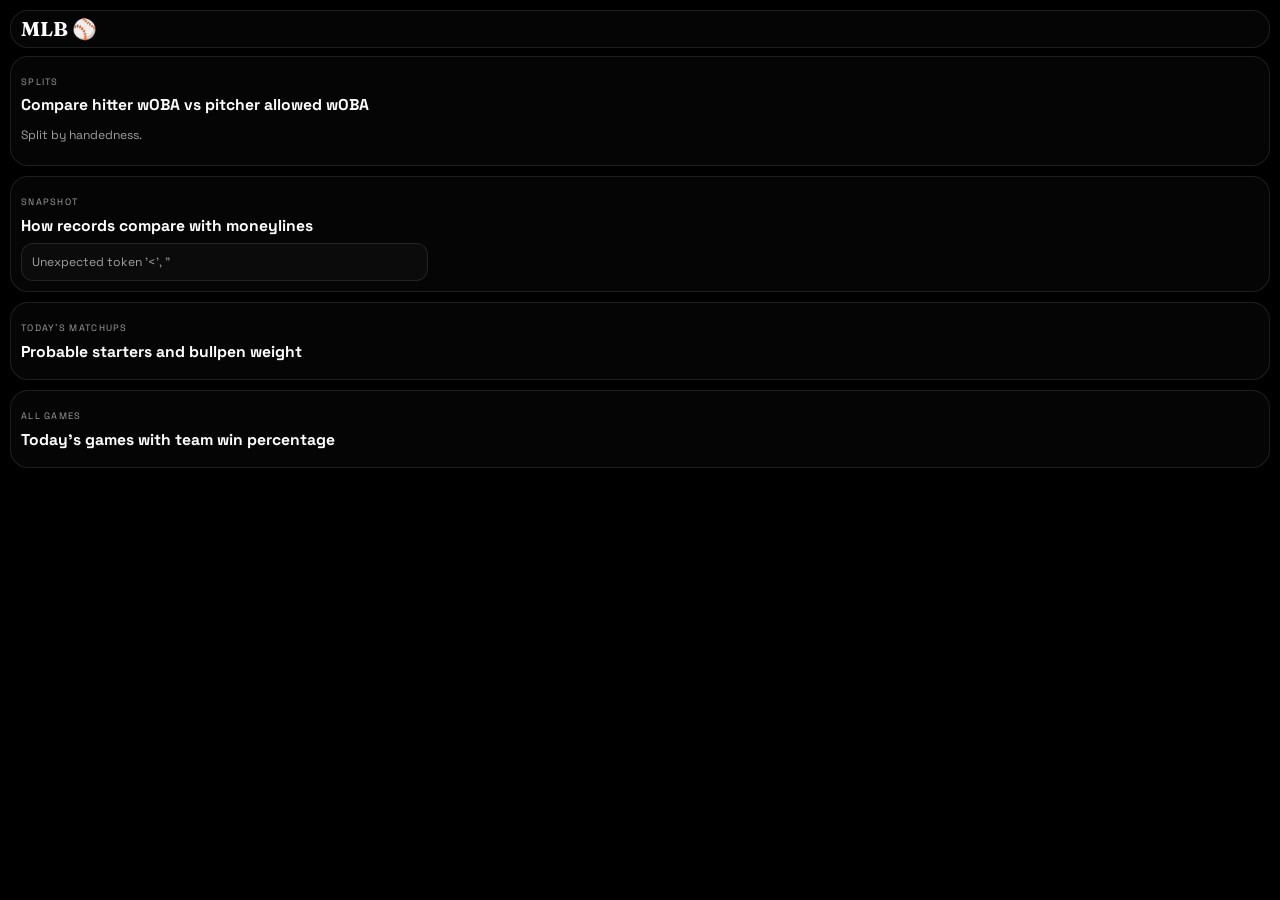
==== commit fcc46d96: "Add files via upload" ====
--- a/index.html
+++ b/index.html
@@ -16,23 +16,21 @@
     <div class="backdrop"></div>
     <main class="shell">
       <section class="hero">
-        <article class="hero-copy">
-          <p class="eyebrow">MLB</p>
-          <h1 id="headline">MLB</h1>
+        <article class="hero-copy hero-copy-minimal">
+          <h1 id="headline">MLB ⚾</h1>
         </article>
-
-        <aside class="hero-card">
-          <p class="eyebrow">Market pulse</p>
-          <div id="marketPulse" class="market-pulse">
-            <span>Average pricing gap</span>
-            <strong>--</strong>
-          </div>
-          <button id="refreshButton" type="button">Refresh analysis</button>
-          <p id="statusText" class="status-text">Waiting for live market data...</p>
-        </aside>
       </section>
 
       <section class="grid">
+        <article class="panel panel-wide">
+          <div class="section-header">
+            <p class="eyebrow">Splits</p>
+            <h2>Compare hitter wOBA vs pitcher allowed wOBA</h2>
+            <p class="headline-copy">Split by handedness.</p>
+          </div>
+          <div id="splitGrid" class="split-grid"></div>
+        </article>
+
         <article class="panel panel-wide">
           <div class="section-header">
             <p class="eyebrow">Snapshot</p>
@@ -49,22 +47,6 @@
           <div id="matchupsGrid" class="matchups-grid"></div>
         </article>
 
-        <article class="panel">
-          <div class="section-header">
-            <p class="eyebrow">Market Higher</p>
-            <h2>Teams books like more than their record</h2>
-          </div>
-          <div id="marketHigherGroup" class="card-list"></div>
-        </article>
-
-        <article class="panel">
-          <div class="section-header">
-            <p class="eyebrow">Market Lower</p>
-            <h2>Teams books trust less than their record</h2>
-          </div>
-          <div id="marketLowerGroup" class="card-list"></div>
-        </article>
-
         <article class="panel panel-wide">
           <div class="section-header">
             <p class="eyebrow">All Games</p>
--- a/styles.css
+++ b/styles.css
@@ -11,9 +11,9 @@
   --negative-soft: rgba(255, 255, 255, 0.04);
   --neutral: #d8d8d8;
   --neutral-soft: rgba(255, 255, 255, 0.06);
-  --actual: #ffffff;
-  --market: #cfcfcf;
-  --gap: #8f8f8f;
+  --actual: #3b82f6;
+  --market: #60a5fa;
+  --gap: #93c5fd;
 }
 
 * {
@@ -55,10 +55,8 @@
 }
 
 .hero {
-  display: grid;
-  grid-template-columns: 1.95fr 220px;
-  gap: 10px;
-  margin-bottom: 10px;
+  display: block;
+  margin-bottom: 8px;
 }
 
 .hero-copy,
@@ -94,9 +92,14 @@
 
 .hero h1 {
   font-family: "Fraunces", serif;
-  font-size: clamp(1.35rem, 1.6vw, 1.9rem);
+  font-size: clamp(1.25rem, 1.5vw, 1.7rem);
   line-height: 0.98;
   max-width: none;
+}
+
+.hero-copy-minimal {
+  padding: 8px 10px;
+  min-height: auto;
 }
 
 .headline-copy,
@@ -109,38 +112,6 @@
   line-height: 1.32;
 }
 
-.hero-card button {
-  width: 100%;
-  min-height: 30px;
-  border: 1px solid var(--line);
-  border-radius: 999px;
-  background: #ffffff;
-  color: #000000;
-  font-weight: 700;
-  font-size: 0.74rem;
-  cursor: pointer;
-}
-
-.market-pulse {
-  display: grid;
-  gap: 2px;
-  margin: 6px 0 6px;
-  padding: 8px;
-  border-radius: 12px;
-  background: var(--panel-strong);
-  border: 1px solid var(--line);
-}
-
-.market-pulse strong {
-  font-size: 1rem;
-}
-
-.hero-card .status-text,
-.market-pulse span {
-  font-size: 0.68rem;
-  line-height: 1.25;
-}
-
 .positive {
   color: var(--positive);
 }
@@ -179,6 +150,12 @@
   gap: 8px;
 }
 
+.split-grid {
+  display: grid;
+  grid-template-columns: repeat(3, minmax(0, 1fr));
+  gap: 8px;
+}
+
 .matchups-grid {
   display: grid;
   grid-template-columns: repeat(2, minmax(0, 1fr));
@@ -186,6 +163,7 @@
 }
 
 .snapshot-card,
+.split-card,
 .matchup-card,
 .team-card,
 .matrix-row,
@@ -197,6 +175,7 @@
 }
 
 .snapshot-card,
+.split-card,
 .matchup-card,
 .team-card {
   padding: 10px;
@@ -205,6 +184,46 @@
 .snapshot-card h3 {
   font-size: 1rem;
   margin: 2px 0;
+}
+
+.split-card {
+  display: grid;
+  gap: 8px;
+}
+
+.split-card-top {
+  display: flex;
+  justify-content: space-between;
+  gap: 8px;
+  align-items: start;
+}
+
+.split-card-top h3 {
+  font-size: 0.88rem;
+  margin: 0;
+}
+
+.split-row {
+  display: grid;
+  grid-template-columns: 0.95fr 1.05fr;
+  gap: 8px;
+  padding-top: 8px;
+  border-top: 1px solid rgba(255, 255, 255, 0.06);
+}
+
+.split-row strong {
+  display: block;
+  font-size: 1rem;
+  line-height: 1;
+  margin-top: 2px;
+}
+
+.split-meta {
+  display: grid;
+  gap: 2px;
+  color: var(--muted);
+  font-size: 0.68rem;
+  line-height: 1.3;
 }
 
 .card-list {
@@ -229,11 +248,32 @@
   align-items: start;
 }
 
+.score-line {
+  display: flex;
+  justify-content: space-between;
+  gap: 10px;
+  margin: 0 0 8px;
+  color: var(--muted);
+  font-size: 0.68rem;
+}
+
+.score-line strong {
+  color: var(--text);
+  font-size: 0.8rem;
+}
+
 .matchup-team {
   display: grid;
   gap: 3px;
   font-size: 0.72rem;
   color: var(--muted);
+}
+
+.team-heading,
+.game-title {
+  display: inline-flex;
+  align-items: center;
+  gap: 6px;
 }
 
 .matchup-team strong {
@@ -241,8 +281,24 @@
   font-size: 0.84rem;
 }
 
+.team-logo {
+  width: 20px;
+  height: 20px;
+  object-fit: contain;
+}
+
+.team-logo.small {
+  width: 16px;
+  height: 16px;
+}
+
 .win-pct {
   color: var(--positive);
+  font-size: 0.66rem;
+}
+
+.team-record {
+  color: var(--muted);
   font-size: 0.66rem;
 }
 
@@ -340,6 +396,36 @@
   background: var(--gap);
 }
 
+.centered-track {
+  position: relative;
+}
+
+.centered-track::after {
+  content: "";
+  position: absolute;
+  inset: 0;
+  left: 50%;
+  width: 1px;
+  background: rgba(255, 255, 255, 0.12);
+}
+
+.centered-fill {
+  position: absolute;
+  top: 0;
+  bottom: 0;
+  background: var(--actual);
+}
+
+.centered-fill.away {
+  right: 50%;
+  border-radius: 999px 0 0 999px;
+}
+
+.centered-fill.home {
+  left: 50%;
+  border-radius: 0 999px 999px 0;
+}
+
 .last-price {
   margin: 0 0 6px;
   font-size: 0.7rem;
@@ -353,7 +439,7 @@
 .matrix-head,
 .matrix-row {
   display: grid;
-  grid-template-columns: 1.65fr 0.95fr 0.95fr 0.72fr 0.7fr 0.95fr;
+  grid-template-columns: 1.8fr 1.45fr 0.72fr 0.7fr 0.95fr;
   gap: 8px;
   align-items: center;
   padding: 8px 10px;
@@ -373,6 +459,62 @@
 
 .matrix-row .probability-block {
   min-width: 78px;
+}
+
+.matchup-share {
+  display: grid;
+  gap: 6px;
+  min-width: 220px;
+}
+
+.matchup-share-labels {
+  display: flex;
+  justify-content: space-between;
+  gap: 8px;
+  font-size: 0.68rem;
+  color: var(--muted);
+}
+
+.matchup-share-labels span:last-child {
+  text-align: right;
+}
+
+.matchup-share-track {
+  position: relative;
+  display: grid;
+  grid-template-columns: 1fr 1fr;
+  height: 8px;
+  border-radius: 999px;
+  background: #111111;
+  border: 1px solid rgba(255, 255, 255, 0.06);
+  overflow: hidden;
+}
+
+.matchup-share-track::after {
+  content: "";
+  position: absolute;
+  left: 50%;
+  top: 0;
+  bottom: 0;
+  width: 1px;
+  background: rgba(255, 255, 255, 0.12);
+  transform: translateX(-50%);
+}
+
+.matchup-share-fill {
+  display: block;
+  height: 100%;
+  background: var(--actual);
+}
+
+.matchup-share-fill.away {
+  justify-self: end;
+  transform-origin: right center;
+}
+
+.matchup-share-fill.home {
+  justify-self: start;
+  transform-origin: left center;
 }
 
 .empty-state {
@@ -398,6 +540,7 @@
 @media (max-width: 960px) {
   .hero,
   .grid,
+  .split-grid,
   .snapshot-grid,
   .matchups-grid {
     grid-template-columns: 1fr;
@@ -420,6 +563,10 @@
     grid-template-columns: 1fr;
   }
 
+  .split-row {
+    grid-template-columns: 1fr;
+  }
+
   body {
     overflow: auto;
   }
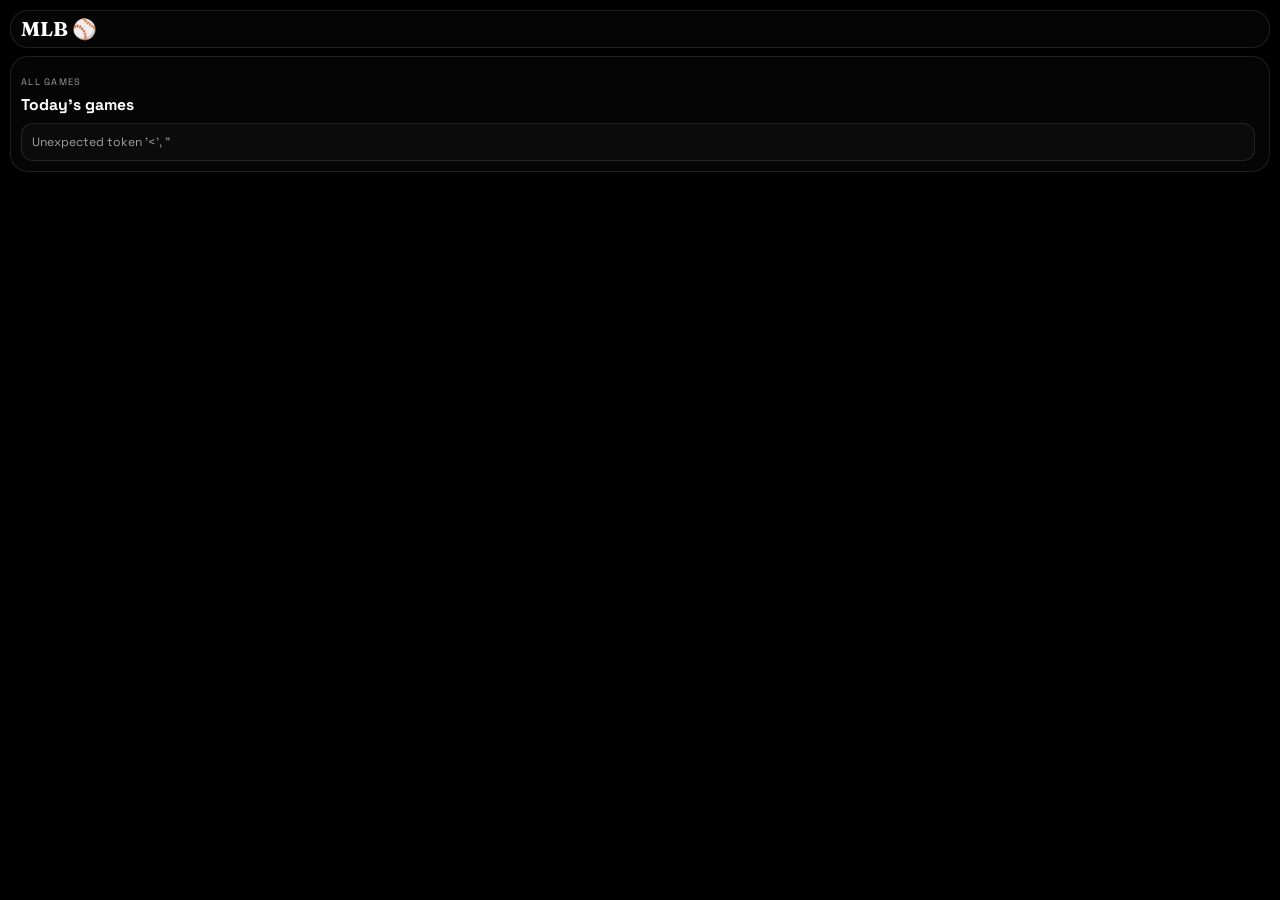
==== commit 9469a477: "Add files via upload" ====
--- a/index.html
+++ b/index.html
@@ -17,40 +17,15 @@
     <main class="shell">
       <section class="hero">
         <article class="hero-copy hero-copy-minimal">
-          <h1 id="headline">MLB ⚾</h1>
+          <h1 id="headline">MLB</h1>
         </article>
       </section>
 
       <section class="grid">
         <article class="panel panel-wide">
           <div class="section-header">
-            <p class="eyebrow">Splits</p>
-            <h2>Compare hitter wOBA vs pitcher allowed wOBA</h2>
-            <p class="headline-copy">Split by handedness.</p>
-          </div>
-          <div id="splitGrid" class="split-grid"></div>
-        </article>
-
-        <article class="panel panel-wide">
-          <div class="section-header">
-            <p class="eyebrow">Snapshot</p>
-            <h2>How records compare with moneylines</h2>
-          </div>
-          <div id="snapshotGrid" class="snapshot-grid"></div>
-        </article>
-
-        <article class="panel panel-wide">
-          <div class="section-header">
-            <p class="eyebrow">Today's Matchups</p>
-            <h2>Probable starters and bullpen weight</h2>
-          </div>
-          <div id="matchupsGrid" class="matchups-grid"></div>
-        </article>
-
-        <article class="panel panel-wide">
-          <div class="section-header">
             <p class="eyebrow">All Games</p>
-            <h2>Today's games with team win percentage</h2>
+            <h2>Today's games</h2>
           </div>
           <div id="scoreboard" class="matrix"></div>
         </article>
--- a/styles.css
+++ b/styles.css
@@ -218,6 +218,15 @@
   margin-top: 2px;
 }
 
+.split-note {
+  display: block;
+  margin-top: 3px;
+  color: var(--muted);
+  font-size: 0.62rem;
+  letter-spacing: 0.08em;
+  text-transform: uppercase;
+}
+
 .split-meta {
   display: grid;
   gap: 2px;
@@ -445,6 +454,11 @@
   padding: 8px 10px;
 }
 
+.matrix-row-simple,
+.matrix-head {
+  grid-template-columns: 1.8fr 0.8fr 1.45fr 0.8fr 0.8fr 0.95fr;
+}
+
 .matrix-head {
   color: var(--muted);
   text-transform: uppercase;
@@ -455,6 +469,18 @@
 .team-cell strong {
   display: block;
   font-size: 0.8rem;
+}
+
+.live-cell strong,
+.line-cell {
+  color: var(--text);
+  font-size: 0.82rem;
+}
+
+.live-cell p {
+  margin: 2px 0 0;
+  color: var(--muted);
+  font-size: 0.68rem;
 }
 
 .matrix-row .probability-block {
